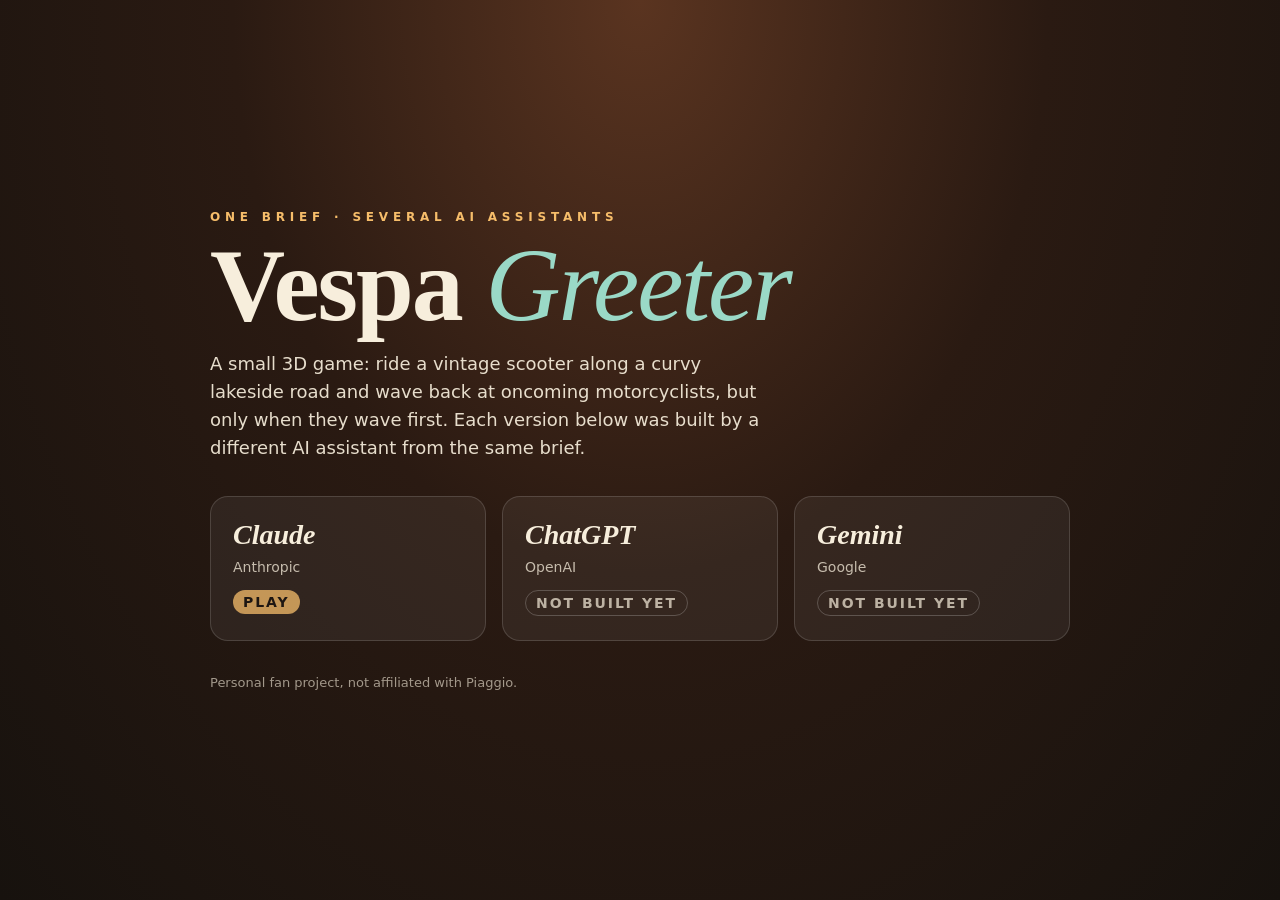
==== index.html @ 25187469 "Add repository scaffolding for multiple AI variants Root README, landing page, .gitignore, and place" ====
<!doctype html>
<html lang="en">
<head>
<meta charset="utf-8">
<meta name="viewport" content="width=device-width,initial-scale=1">
<title>Vespa Greeter</title>
<style>
  :root{--cream:#f7eedc;--mint:#9ad9c7;--gold:#f6bd6a;--ink:#17120e}
  *{box-sizing:border-box}
  body{margin:0;min-height:100vh;display:grid;place-items:center;padding:32px 16px;color:var(--cream);
    font-family:system-ui,-apple-system,"Segoe UI",sans-serif;
    background:radial-gradient(ellipse at 50% 0%,#5a3420 0%,#2a1a12 45%,var(--ink) 100%)}
  main{width:100%;max-width:860px}
  .kicker{font-size:12px;font-weight:700;letter-spacing:.4em;text-transform:uppercase;color:var(--gold)}
  h1{font-family:Georgia,"Times New Roman",serif;font-size:clamp(48px,10vw,104px);line-height:.9;margin:14px 0 18px;letter-spacing:-.02em}
  h1 em{color:var(--mint);font-weight:400}
  p.lede{max-width:560px;font-size:18px;line-height:1.55;margin:0 0 34px;opacity:.92}
  .grid{display:grid;grid-template-columns:repeat(auto-fit,minmax(220px,1fr));gap:16px}
  a.card{display:block;padding:22px 22px 24px;border-radius:18px;text-decoration:none;color:inherit;
    background:rgba(255,255,255,.06);border:1px solid rgba(255,255,255,.14);transition:transform .15s,background .15s,border-color .15s}
  a.card:hover,a.card:focus-visible{transform:translateY(-3px);background:rgba(255,255,255,.1);border-color:var(--gold);outline:none}
  .card h2{font-family:Georgia,serif;font-style:italic;font-size:28px;margin:0 0 6px}
  .card span{font-size:14px;opacity:.75}
  .tag{display:inline-block;margin-top:14px;padding:4px 10px;border-radius:99px;font-size:11px;font-weight:700;letter-spacing:.14em;text-transform:uppercase}
  .tag.live{background:var(--gold);color:var(--ink)}
  .tag.soon{border:1px solid rgba(255,255,255,.3);opacity:.7}
  footer{margin-top:34px;font-size:13px;opacity:.6}
</style>
</head>
<body>
<main>
  <div class="kicker">One brief · several AI assistants</div>
  <h1>Vespa <em>Greeter</em></h1>
  <p class="lede">A small 3D game: ride a vintage scooter along a curvy lakeside road and wave back at oncoming motorcyclists, but only when they wave first. Each version below was built by a different AI assistant from the same brief.</p>
  <div class="grid">
    <a class="card" href="claude/">
      <h2>Claude</h2><span>Anthropic</span><br><span class="tag live">Play</span>
    </a>
    <a class="card" href="chatgpt/">
      <h2>ChatGPT</h2><span>OpenAI</span><br><span class="tag soon">Not built yet</span>
    </a>
    <a class="card" href="gemini/">
      <h2>Gemini</h2><span>Google</span><br><span class="tag soon">Not built yet</span>
    </a>
  </div>
  <footer>Personal fan project, not affiliated with Piaggio.</footer>
</main>
</body>
</html>
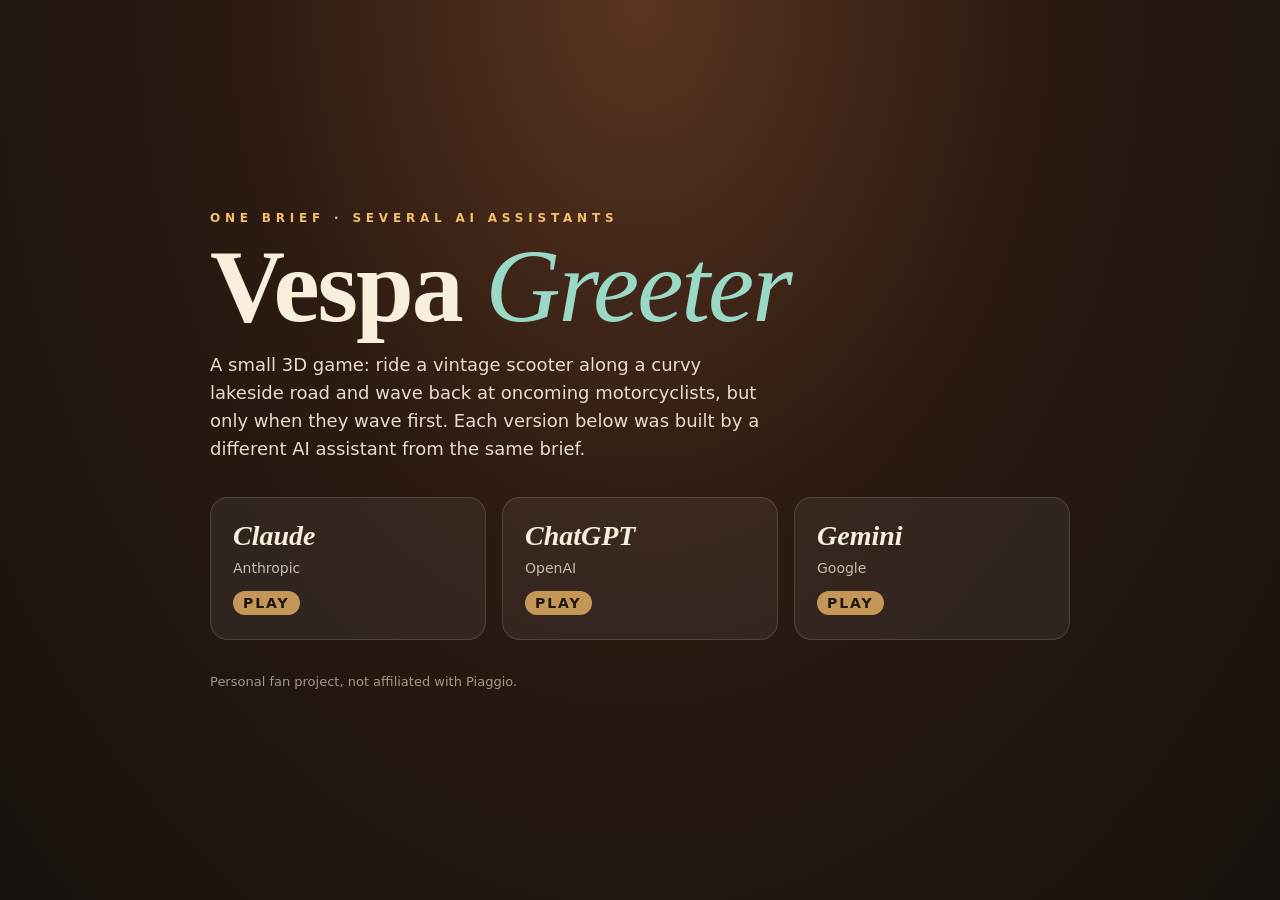
==== commit 4de7c214: "Publish Ciao, Vespa! and Passo del Saluto alongside the Claude edition" ====
--- a/index.html
+++ b/index.html
@@ -37,10 +37,10 @@
       <h2>Claude</h2><span>Anthropic</span><br><span class="tag live">Play</span>
     </a>
     <a class="card" href="chatgpt/">
-      <h2>ChatGPT</h2><span>OpenAI</span><br><span class="tag soon">Not built yet</span>
+      <h2>ChatGPT</h2><span>OpenAI</span><br><span class="tag live">Play</span>
     </a>
     <a class="card" href="gemini/">
-      <h2>Gemini</h2><span>Google</span><br><span class="tag soon">Not built yet</span>
+      <h2>Gemini</h2><span>Google</span><br><span class="tag live">Play</span>
     </a>
   </div>
   <footer>Personal fan project, not affiliated with Piaggio.</footer>
